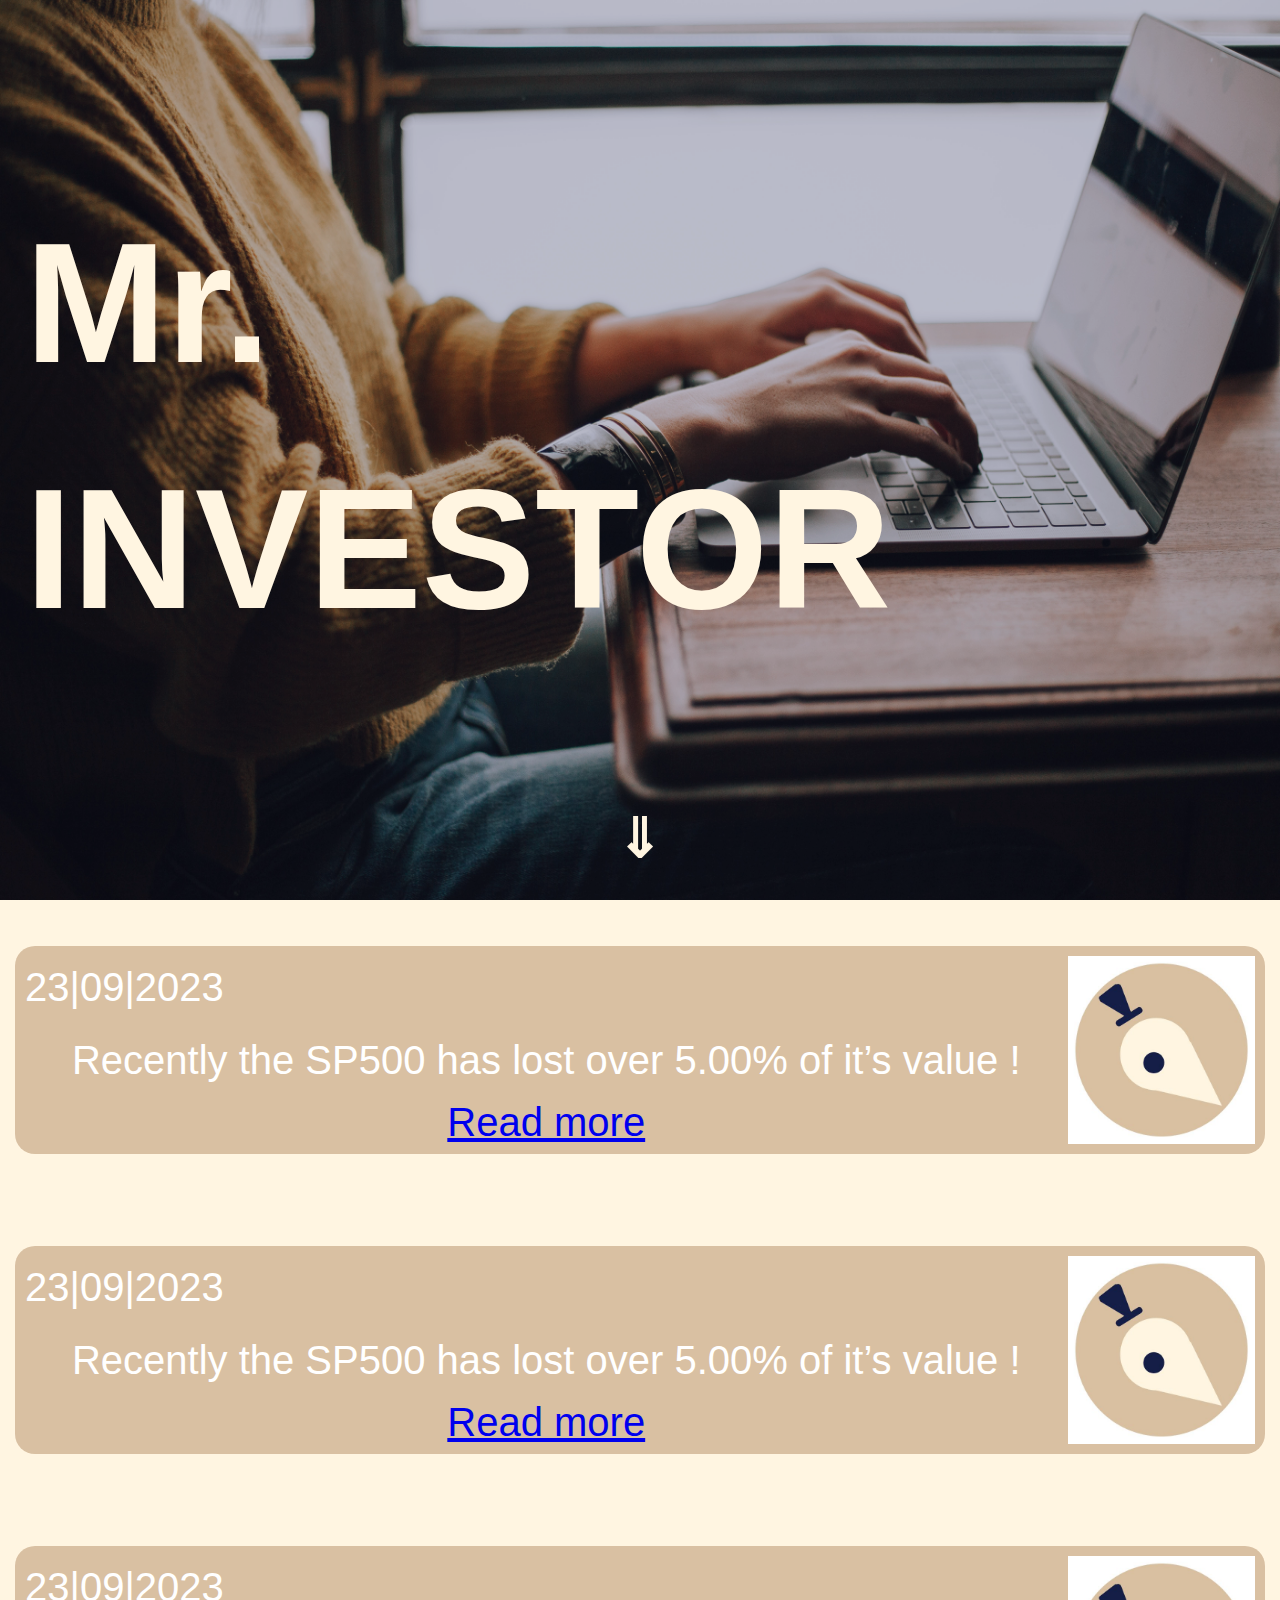
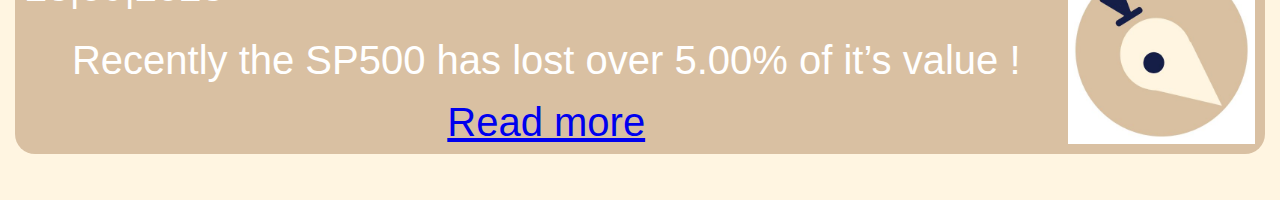
==== index.html @ 5d93aecb "Co-authored-by: A01178086 <A01178086@users.noreply.github.com> Co-authored-by: Carlos Enrique Agosti" ====
<!DOCTYPE html>
<html lang="en">
<head>
    <meta charset="UTF-8">
    <meta name="viewport" content="width=device-width, initial-scale=1.0">
    <link rel="stylesheet" type="text/css" href="styles.css">
    <title>My Website</title>
</head> 
<body>
    <div class="home" id="#page-1">
        <div class="titulo-container">
            <h1 class="titulo">Mr.</h1>
            <h1 class="titulo">INVESTOR</h1>
        </div>
        <div id="invierte-container">
            <button id="invierte-button">⇓</button>
        </div>
    </div>

    <div class="news" id="#page-2">
        <div class="news-container">
            <div class="news-info">
                <div class="text-container">
                    <p id="date">23|09|2023</p>
                    <p>Recently the SP500 has lost over 5.00% of it’s value !</p>
                    <a href="https://www.marketwatch.com/story/s-p-500-futures-point-higher-for-first-time-since-feds-higher-for-longer-message-585c58f8">Read more</a>
                </div>
                <div class="logo-container">
                    <img class="logo" src="Assets/mrinvestorlogo.jpeg" alt="">
                </div>
            </div>
            <div class="news-info">
                <div class="text-container">
                    <p id="date">23|09|2023</p>
                    <p>Recently the SP500 has lost over 5.00% of it’s value !</p>
                    <a href="https://www.marketwatch.com/story/s-p-500-futures-point-higher-for-first-time-since-feds-higher-for-longer-message-585c58f8">Read more</a>
                </div>
                <div class="logo-container">
                    <img class="logo" src="Assets/mrinvestorlogo.jpeg" alt="">
                </div>
            </div>
            <div class="news-info">
                <div class="text-container">
                    <p id="date">23|09|2023</p>
                    <p>Recently the SP500 has lost over 5.00% of it’s value !</p>
                    <a href="https://www.marketwatch.com/story/s-p-500-futures-point-higher-for-first-time-since-feds-higher-for-longer-message-585c58f8">Read more</a>
                </div>
                <div class="logo-container">
                    <img class="logo" src="Assets/mrinvestorlogo.jpeg" alt="">
                </div>
            </div>
        </div>
    </div>



    <script src="investor.js"></script>
    
</body>
</html>
---- styles.css ----
* {
    padding: 0;
    margin: 0;
    box-sizing: border-box;
    font-family: "Outfit", sans-serif;
}

/* HOME */
body, html {
    height: 100%;
    margin: 0;
    padding: 0;
}

.home {
    height: 100%;
    background-image: url("Assets/christin-hume-mfB1B1s4sMc-unsplash.jpg");
    box-shadow: 0 0 0 1000px #151e4731 inset;
    background-size: 100% 100%;
}

.titulo-container {
    position: absolute;
    top: 20%;
    left: 0%;
    display: flex;
    flex-direction: column;
}

.titulo {
    font-size: 170px;
    color: #FFF5E1;
    font-weight: bold;
    margin: 25px;
}

#invierte-container {
    position: absolute;
    bottom: 0%;
    left: 0%;
    width: 100%;
    display: flex;
    flex-direction: column;
    background-color: none;
    align-items: center;
    background-color: none;
}

#invierte-button {
    font-size: 55px;
    color: #FFF5E1;
    background-color: transparent;
    width: 100%;
    padding: 10px;
    margin: 20px;
    text-align: center;
    font-weight: bold;
    border-style: none;
    border-radius: 5%;
    text-decoration: none;
    
}


/* NEWS */

.news {
    height: 100%;
}

.news-container {
    display: flex;
    flex-direction: column;
    width: 100%;
    height: 100%;
    background-color: #FFF5E1;
    justify-content: space-around;
}

.news-info {
    display: flex;
    border-radius: 20px;
    background-color: #D9C0A2;
    margin: 15px;
}

#date {
    align-self: flex-start;
    margin: 10px;
}

.text-container {
    display: flex;
    flex-direction: column;
    width: 85%;
    justify-content: space-around;
    align-items: center;
    color: white;
    font-size: 40px;
    text-decoration: none;
}

.logo-container {
    width: 15%;
    display: flex;
    align-items: flex-end;
    justify-content: flex-end;
}

.logo {
    width: 100%;
    margin: 10px;
}
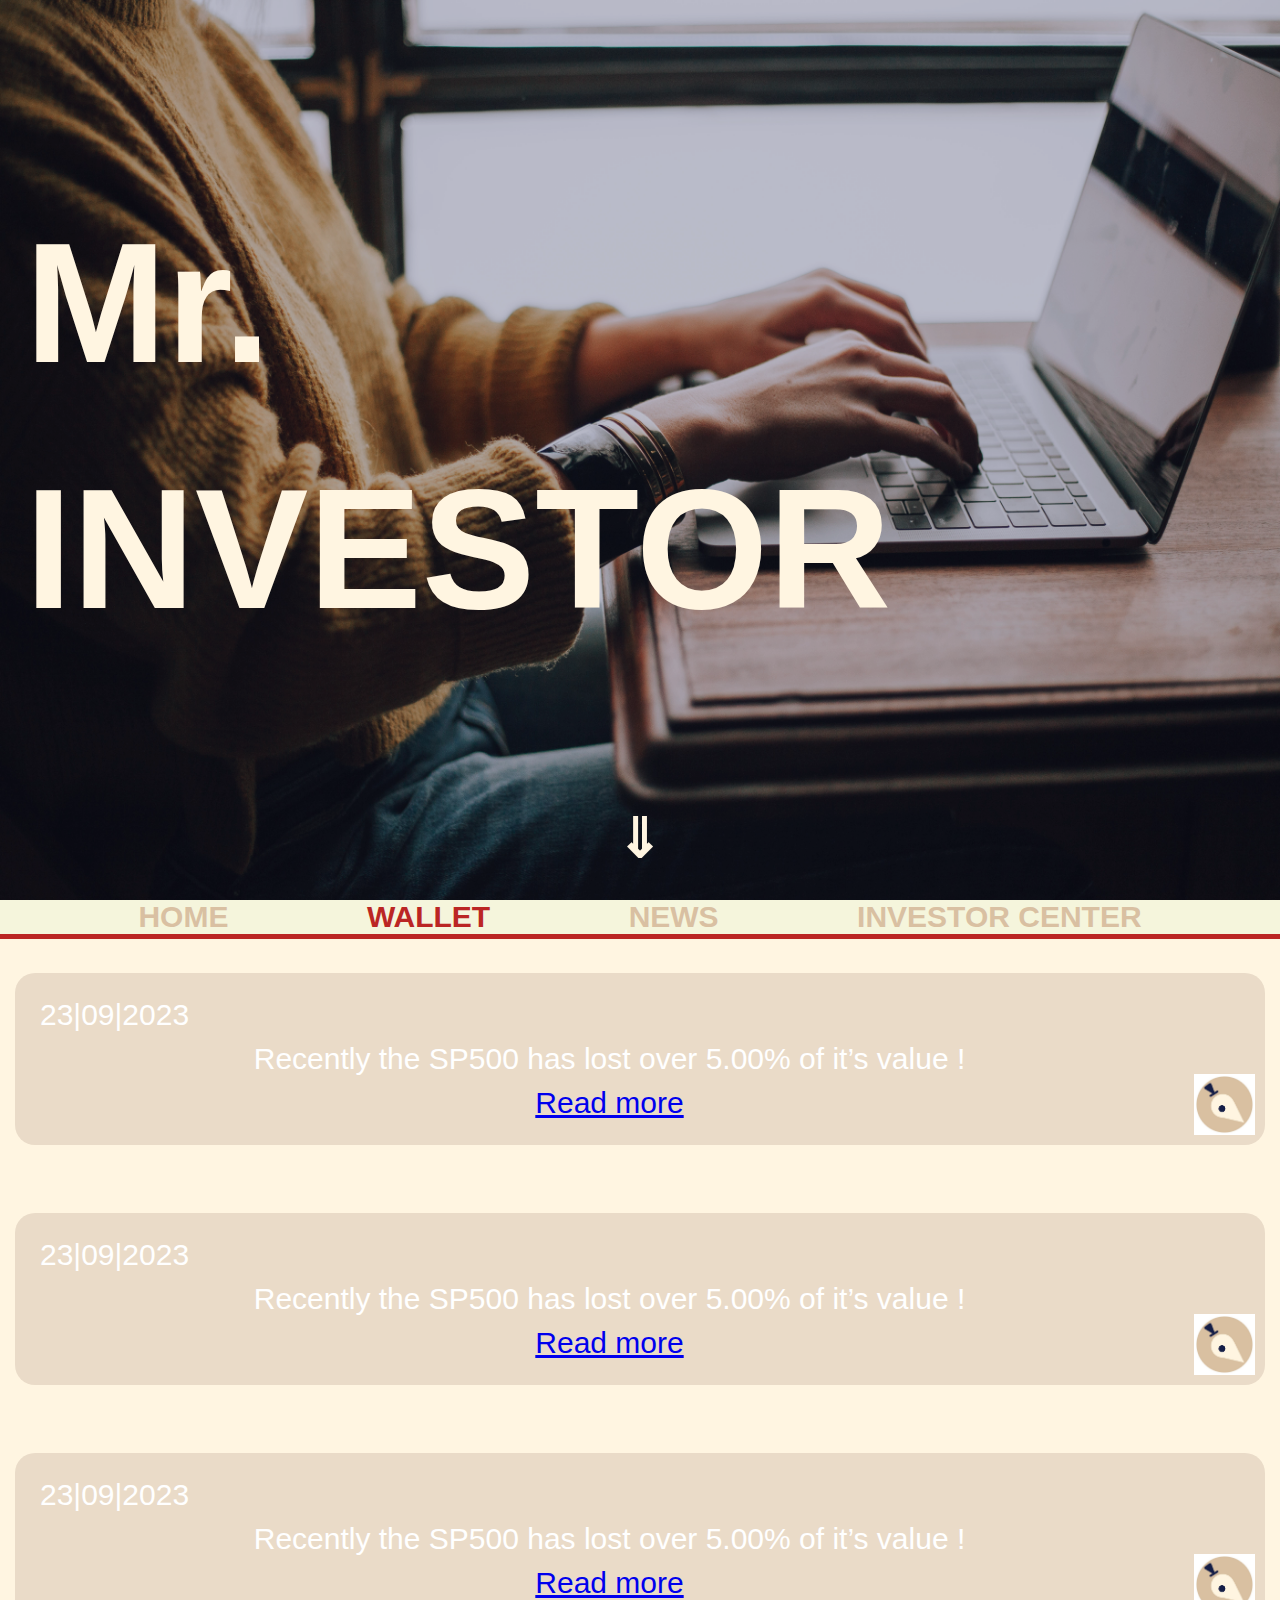
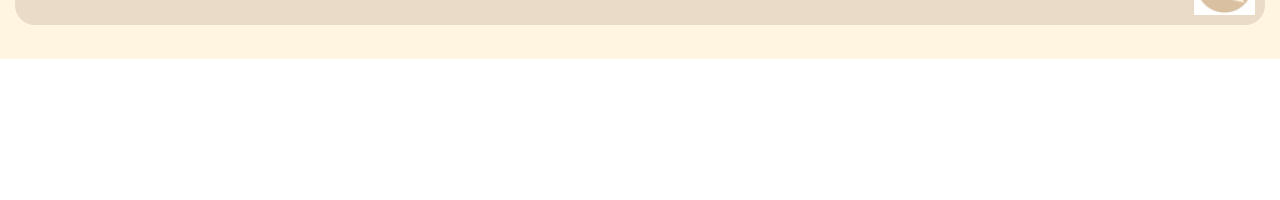
==== commit dc737dbb: ":)" ====
--- a/index.html
+++ b/index.html
@@ -18,6 +18,16 @@
     </div>
 
     <div class="news" id="#page-2">
+        
+        <div class="navbar">
+            <ul>
+                <li><a href="home.html" class="nav-link">HOME</a></li>
+                <li><a href="wallet.html" class="nav-link-active">WALLET</a></li>
+                <li><a href="news.html" class="nav-link">NEWS</a></li>
+                <li><a href="investor.html" class="nav-link">INVESTOR CENTER</a></li>
+            </ul>
+        </div>
+
         <div class="news-container">
             <div class="news-info">
                 <div class="text-container">
--- a/styles.css
+++ b/styles.css
@@ -68,11 +68,37 @@
     height: 100%;
 }
 
+.navbar {
+    background-color: beige;
+    border-bottom: 5px solid #BB2624;
+}
+
+.navbar ul {
+    list-style: none;
+    padding: 0;
+    display: flex;
+    justify-content: space-evenly;
+}
+
+.navbar .nav-link {
+    text-decoration: none;
+    color: #D9C0A2;
+    font-size: 30px;
+    font-weight: bold;
+}
+
+.navbar .nav-link-active {
+    color: #BB2624;
+    text-decoration: none;
+    font-size: 30px;
+    font-weight: bold;
+}
+
 .news-container {
     display: flex;
     flex-direction: column;
     width: 100%;
-    height: 100%;
+    height: 80%;
     background-color: #FFF5E1;
     justify-content: space-around;
 }
@@ -80,7 +106,7 @@
 .news-info {
     display: flex;
     border-radius: 20px;
-    background-color: #D9C0A2;
+    background-color: #EADBC8;
     margin: 15px;
 }
 
@@ -92,16 +118,21 @@
 .text-container {
     display: flex;
     flex-direction: column;
-    width: 85%;
+    width: 95%;
     justify-content: space-around;
     align-items: center;
     color: white;
-    font-size: 40px;
+    font-size: 30px;
     text-decoration: none;
+    margin: 15px;
+}
+
+.text-container a {
+    margin: 10px;
 }
 
 .logo-container {
-    width: 15%;
+    width: 5%;
     display: flex;
     align-items: flex-end;
     justify-content: flex-end;
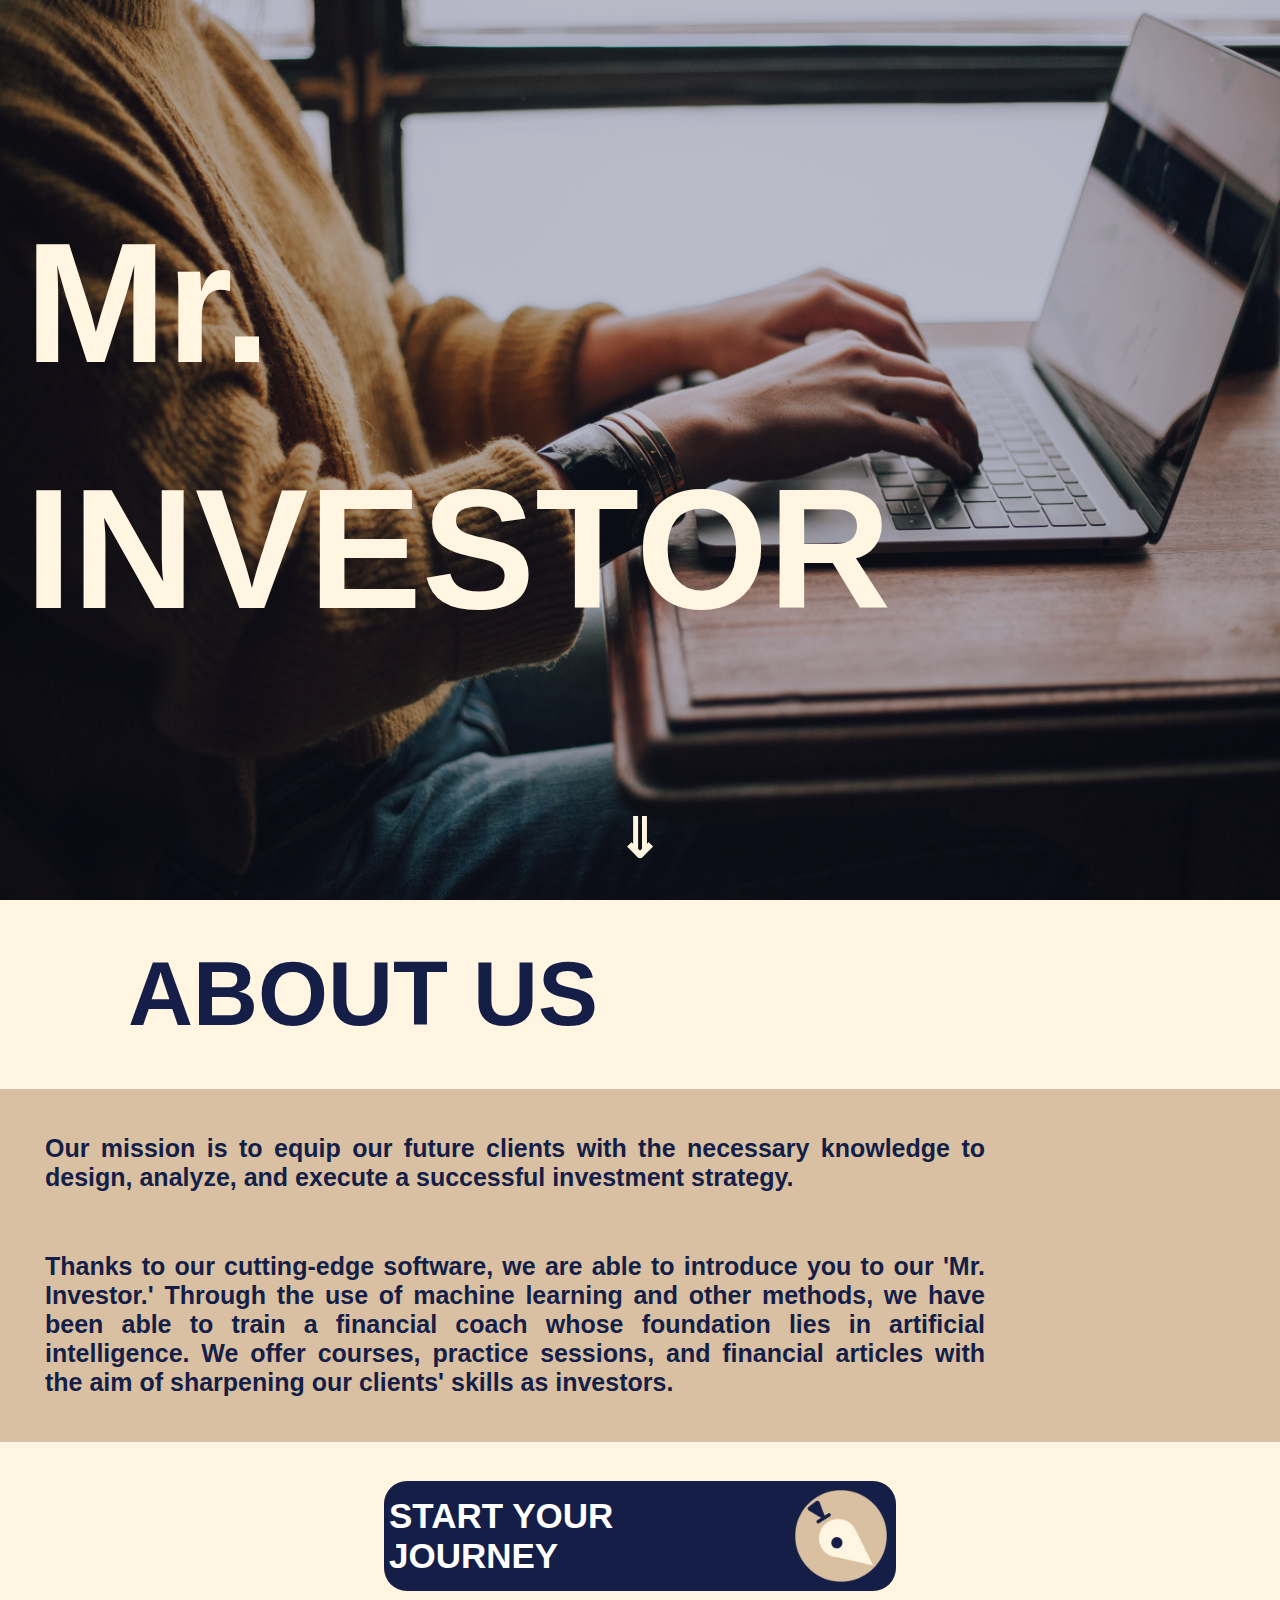
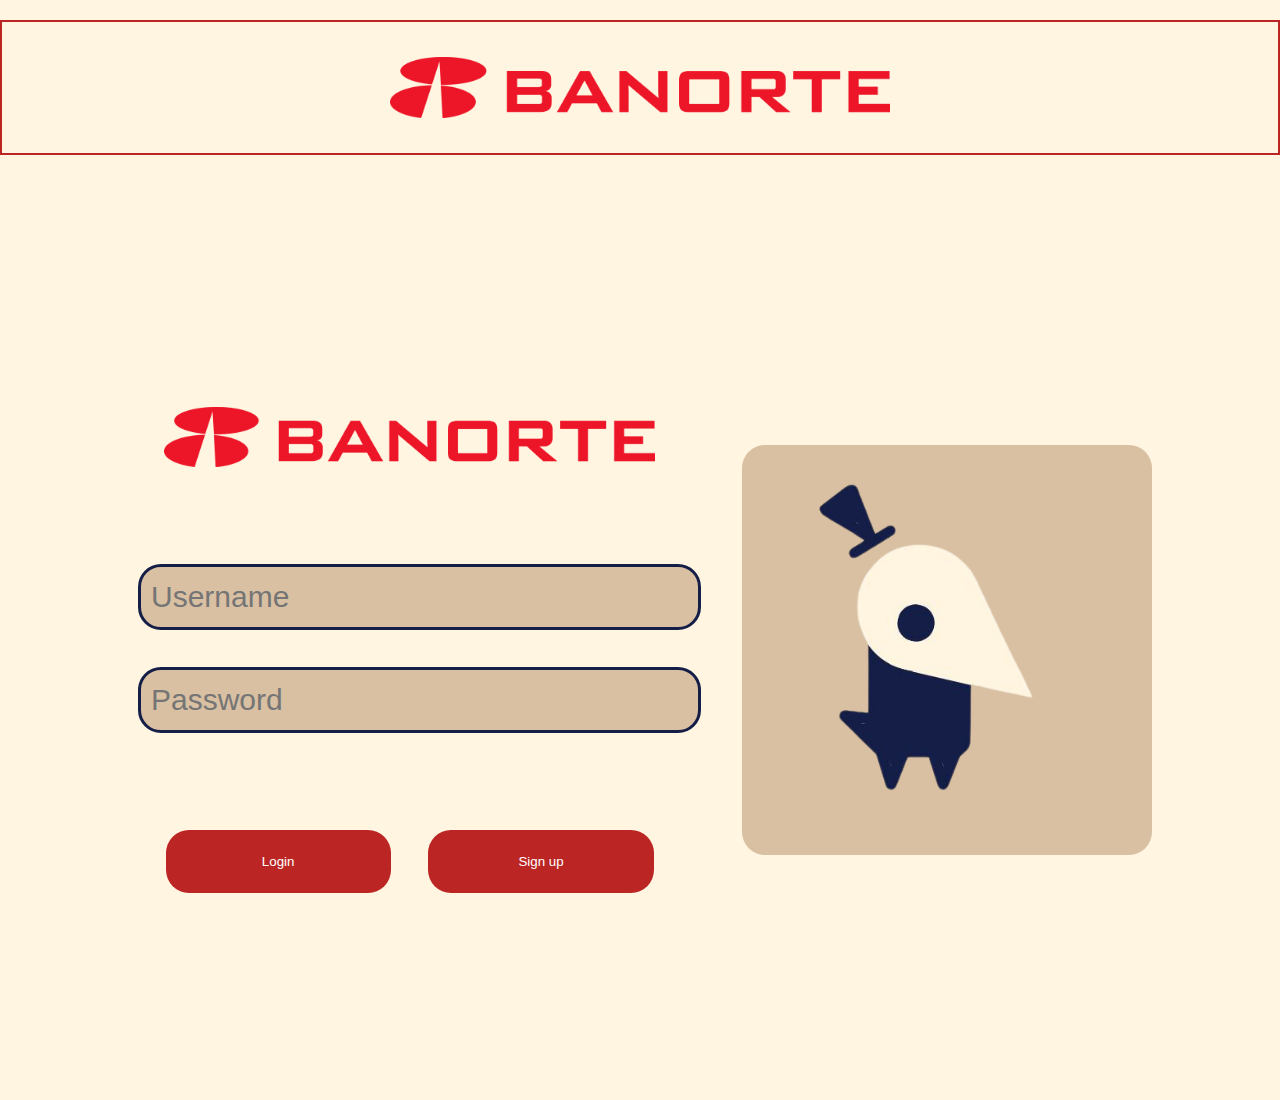
==== commit 0897c9dc: "Co-authored-by: Carlos Enrique Agostini Silva <CarlosAgostini1@users.noreply.github.com>" ====
--- a/index.html
+++ b/index.html
@@ -1,69 +1,72 @@
 <!DOCTYPE html>
 <html lang="en">
+
 <head>
     <meta charset="UTF-8">
     <meta name="viewport" content="width=device-width, initial-scale=1.0">
     <link rel="stylesheet" type="text/css" href="styles.css">
     <title>My Website</title>
-</head> 
+</head>
+
 <body>
-    <div class="home" id="#page-1">
+
+    <div class="home" id="page-1">
         <div class="titulo-container">
-            <h1 class="titulo">Mr.</h1>
-            <h1 class="titulo">INVESTOR</h1>
+            <h1 class="titulo-inicio">Mr.</h1>
+            <h1 class="titulo-inicio">INVESTOR</h1>
         </div>
         <div id="invierte-container">
-            <button id="invierte-button">⇓</button>
+            <button onclick="window.location.href='#page-2';" id="invierte-button">⇓</button>
         </div>
     </div>
 
-    <div class="news" id="#page-2">
-        
-        <div class="navbar">
-            <ul>
-                <li><a href="home.html" class="nav-link">HOME</a></li>
-                <li><a href="wallet.html" class="nav-link-active">WALLET</a></li>
-                <li><a href="news.html" class="nav-link">NEWS</a></li>
-                <li><a href="investor.html" class="nav-link">INVESTOR CENTER</a></li>
-            </ul>
+    <div class="about-us" id="page-2">
+        <div class="about-us-container">
+            <h1 class="about-us-title">ABOUT US</h1>
+            <div class="about-text-container">
+                <p class="about-us-text">Our mission is to equip our future clients with the necessary
+                    knowledge to design, analyze, and execute a successful investment strategy.</p>
+                <p class="about-us-text"> Thanks to our cutting-edge software, we are able to introduce you to our 'Mr. Investor.' 
+                   Through the use of machine learning and other methods, we have been able to train a financial coach whose foundation 
+                   lies in artificial intelligence. We offer courses, practice sessions, and financial articles with the aim of sharpening
+                    our clients' skills as investors.</p>
+            </div>
         </div>
+        <div class="start">
+            <div class="join-container">
+                <a href="#page-3" class="join">START YOUR JOURNEY</a>
+                <img src="Assets/Logo.png" alt="">
+            </div>
+        </div>
+        <div class="logos">
+            <img class="banorte-logo" src="Assets/banortelogo.png" alt="">
+        </div>
+    </div>
 
-        <div class="news-container">
-            <div class="news-info">
-                <div class="text-container">
-                    <p id="date">23|09|2023</p>
-                    <p>Recently the SP500 has lost over 5.00% of it’s value !</p>
-                    <a href="https://www.marketwatch.com/story/s-p-500-futures-point-higher-for-first-time-since-feds-higher-for-longer-message-585c58f8">Read more</a>
+    <div class="login" id="page-3">
+        <div class="login-container">
+            <div class="info">
+
+                    
+                <img class="banorte-logo-login" src="Assets/banortelogo.png" alt="">
+                <div class="login-inputs">
+                    <input type="Username" class="login-info" placeholder="Username">
+                    <input type="Password" class="login-info" placeholder="Password">
                 </div>
-                <div class="logo-container">
-                    <img class="logo" src="Assets/mrinvestorlogo.jpeg" alt="">
+                
+                <div class="login-buttons">
+                    <button onclick="window.location.href='profile.html';" class="login-button">Login</button>
+                    <button onclick="window.location.href='profile.html'" class="login-button">Sign up</button>
                 </div>
             </div>
-            <div class="news-info">
-                <div class="text-container">
-                    <p id="date">23|09|2023</p>
-                    <p>Recently the SP500 has lost over 5.00% of it’s value !</p>
-                    <a href="https://www.marketwatch.com/story/s-p-500-futures-point-higher-for-first-time-since-feds-higher-for-longer-message-585c58f8">Read more</a>
-                </div>
-                <div class="logo-container">
-                    <img class="logo" src="Assets/mrinvestorlogo.jpeg" alt="">
-                </div>
-            </div>
-            <div class="news-info">
-                <div class="text-container">
-                    <p id="date">23|09|2023</p>
-                    <p>Recently the SP500 has lost over 5.00% of it’s value !</p>
-                    <a href="https://www.marketwatch.com/story/s-p-500-futures-point-higher-for-first-time-since-feds-higher-for-longer-message-585c58f8">Read more</a>
-                </div>
-                <div class="logo-container">
-                    <img class="logo" src="Assets/mrinvestorlogo.jpeg" alt="">
-                </div>
+            <div class="mr">
+
+                <img class="mr-investor" src="Assets/MrInvestor.png" alt="">
+
             </div>
         </div>
     </div>
-
-
-
+    
     <script src="investor.js"></script>
     
 </body>
--- a/styles.css
+++ b/styles.css
@@ -10,13 +10,16 @@
     height: 100%;
     margin: 0;
     padding: 0;
-}
+    scroll-behavior: smooth;
+}
+
 
 .home {
     height: 100%;
     background-image: url("Assets/christin-hume-mfB1B1s4sMc-unsplash.jpg");
     box-shadow: 0 0 0 1000px #151e4731 inset;
     background-size: 100% 100%;
+    transition: width 2s linear 1s;
 }
 
 .titulo-container {
@@ -27,11 +30,12 @@
     flex-direction: column;
 }
 
-.titulo {
+.titulo-inicio {
     font-size: 170px;
     color: #FFF5E1;
     font-weight: bold;
     margin: 25px;
+    transition: width 2s linear 1s;
 }
 
 #invierte-container {
@@ -58,26 +62,209 @@
     border-style: none;
     border-radius: 5%;
     text-decoration: none;
+    transition: all .5s cubic-bezier(0.645, 0.045, 0.355, 1);
     
 }
 
-
-/* NEWS */
-
-.news {
-    height: 100%;
-}
+/* ABOUT US */
+
+.about-us {
+    height: 100%;
+    background-color: #FFF5E1;
+}
+
+.about-us-container {
+    height: 65%;
+    display: flex;
+    flex-direction: column;
+    justify-content: space-evenly;
+    align-items: center;
+}
+
+.about-us-title {
+    font-size: 90px;
+    width: 80%;
+    font-weight: bold;
+    color: #151E47;
+    text-align: center;
+    text-align: justify;
+}
+
+.about-text-container {
+    background-color: #D9C0A2;
+    padding: 15px;
+    width: 100%;
+}
+
+.about-us-text {
+    font-size: 25px;
+    width: 80%;
+    font-weight: bold;
+    color: #151E47;
+    text-align: center;
+    text-align: justify;
+    background-color: #D9C0A2;
+    border-radius: 23px;
+    padding: 30px;
+}
+
+.start {
+    height: 15%;
+    width: 100%;
+    display: flex;
+    justify-content: center;
+    align-items: center;
+}
+
+.join-container {
+    display: flex;
+    width: 40%;
+    background-color: #151E47;
+    border-radius: 23px;
+    padding: 5px;
+    margin-bottom: 33px;
+}
+
+.join-container img {
+    width: 100px;
+}
+
+.join {
+    display: flex;
+    justify-content: space-evenly;
+    align-items: center;
+    font-size: 35px;
+    width: 100%;
+    font-weight: bold;
+    color: white;
+    text-decoration: none;
+}
+
+.logos {
+    display: flex;
+    border: 2px solid #BB2624;
+    justify-content: space-evenly;
+    align-items: center;
+    width: 100%;
+    height: 15%;
+}
+
+.banorte-logo {
+    width: 500px;
+}
+
+.logos p {
+    font-size: 20px;
+    font-weight: bold;
+    color: #BB2624;
+    text-align: center;
+    text-align: justify;
+    width: 80%;
+    border-right: 2px solid #BB2624;
+}
+
+/* LOGIN */
+
+.login {
+    height: 100%;
+    background-color: #FFF5E1;
+    display: flex;
+    justify-content: center;
+    align-items: center;
+}
+
+.login-container {
+    height: 70%;
+    width: 80%;
+    display: flex;
+    justify-content: space-between;
+    align-items: center;
+}
+
+.info {
+    width: 55%;
+    height: 100%;
+    display: flex;
+    flex-direction: column;
+    justify-content: space-evenly;
+    align-items: center;
+}
+
+
+.banorte-logo-login {
+    height: 60px;
+}
+
+.login-inputs {
+    width: 100%;
+    height: 35%;
+    display: flex;
+    flex-direction: column;
+    justify-content: space-evenly;
+}
+
+.login-info {
+    width: 100%;
+    height: 30%;
+    margin: 10px;
+    background-color: #D9C0A2;
+    border-radius: 23px;
+    border: 3px solid #151E47;
+    font-size: 30px;
+    color: #151E47;
+    padding: 10px;
+}
+
+.login-buttons {
+    display: flex;
+    justify-content: space-evenly;
+    align-items: center;
+    width: 100%;
+    height: 10%;
+}
+
+.login-button {
+    background-color: #BB2624;
+    color: white;
+    width: 40%;
+    height: 100%;
+    border-radius: 23px;
+    border-style: none;
+}
+
+.mr {
+    width: 40%;
+    height: 100%;
+    display: flex;
+    justify-content: center;
+    align-items: center;
+}
+
+.mr-investor {
+    width: 100%;
+    background-color: #D9C0A2;
+    border-radius: 23px;
+}
+
+
+
+
+/* NAVBAR */
 
 .navbar {
-    background-color: beige;
-    border-bottom: 5px solid #BB2624;
+    background-color: #FFF5E1;
+    border-bottom: 3px solid #BB2624;
+    height: 10%;
+    width: 100%;
 }
 
 .navbar ul {
     list-style: none;
     padding: 0;
     display: flex;
-    justify-content: space-evenly;
+    justify-content: space-around;
+    align-items: center;
+    height: 100%;
 }
 
 .navbar .nav-link {
@@ -94,20 +281,164 @@
     font-weight: bold;
 }
 
+/* WALLET */
+
+.wallet {
+    height: 100%;
+    transition: all .5s cubic-bezier(0.645, 0.045, 0.355, 1);
+}
+
+.wallet-container {
+    height: 90%;
+    display: flex;
+    justify-content: space-evenly;
+    align-items: center;
+    background-color: #FFF5E1;
+}
+
+.perfil {
+    display: flex;
+    flex-direction: column;
+    justify-content: space-evenly;
+    align-items: center;
+    width: 35%;
+    background-color: #D9C0A2;
+    padding: 20px;
+    border-radius: 23px;
+    box-shadow: 0 0 10px rgba(0, 0, 0, 0.1);
+    height: 90%;
+}
+
+.perfil img {
+    width: 250px;
+    border-radius: 40%;
+    align-self: center;
+}
+
+.nombre {
+    font-size: 50px;
+    font-weight: bold;
+    color: #BB2624;
+    text-align: center;
+    margin: 10px;
+}
+
+.id {
+    font-size: 20px;
+    font-weight: bold;
+    color: #BB2624;
+    text-align: center;
+    margin: 10px;
+}
+
+.saldo-parametro {
+    border: none;
+    font-size: 30px;
+    font-weight: bold;
+    background-color: #BB2624;
+    padding: 20px;
+    color: white;
+    text-align: center;
+    margin: 10px;
+    border-radius: 23px;
+}
+
+.container{
+    display: flex;
+    flex-direction: column;
+    justify-content: center;
+    align-items: center;
+    background-color: #D9C0A2;
+    width: 25%;
+    height: 90%;
+    border-radius: 23px;
+}
+
+.wallet-inversiones{
+    display: flex;
+    flex-direction: column;
+    background-color: #D9C0A2;
+    border-radius: 23px;
+    margin: 20px;
+}
+
+.titulo-contenedor {
+    font-size: 50px;
+    font-weight: bold;
+    color: white;
+    text-align: center;
+}
+
+.parametro {
+    border: none;
+    font-size: 30px;
+    font-weight: bold;
+    background-color: #BB2624;
+    color: white;
+    text-align: center;
+    border-radius: 23px;
+}
+
+.mr-investor-container{
+    display: flex;
+    flex-direction: column;
+    width: 20%;
+    height: 90%;
+    font-size: 30px;
+    font-weight: bold;
+    background-color: #D9C0A2;
+    color: #BB2624;
+    text-align: center;
+    align-items: center;
+    justify-content: center;
+    border-radius: 23px;
+}
+
+.mr-investor-container img{
+    width: 250px;
+    border-radius: 40%;
+    align-self: center;
+}
+
+#Boton {
+    background-color: #151E47;
+    color: white;
+    border: none;
+    padding: 10px;
+    cursor: pointer;
+    border-radius: 23px;
+    font-size: 20px;
+    font-weight: bold;
+    margin-top: 20px;
+    margin-bottom: 20px;
+    width: 90%;
+}
+
+
+
+/* NEWS */
+
+.news {
+    height: 100%;
+    background-color: #FFF5E1;
+
+}
+
 .news-container {
     display: flex;
     flex-direction: column;
     width: 100%;
-    height: 80%;
-    background-color: #FFF5E1;
+    height: 90%;
     justify-content: space-around;
+    align-items: center;
 }
 
 .news-info {
+    width: 90%;
     display: flex;
     border-radius: 20px;
-    background-color: #EADBC8;
-    margin: 15px;
+    background-color: #D9C0A2;
+    margin: 10px;
 }
 
 #date {
@@ -115,24 +446,34 @@
     margin: 10px;
 }
 
+.insights {
+    font-size: 35px;
+}
+
 .text-container {
     display: flex;
     flex-direction: column;
-    width: 95%;
+    width: 90%;
     justify-content: space-around;
     align-items: center;
     color: white;
     font-size: 30px;
     text-decoration: none;
     margin: 15px;
+    color: #151E47;
 }
 
 .text-container a {
     margin: 10px;
+    text-decoration: none;
+    color: white;
+    background-color: #151E47;
+    padding: 10px;
+    border-radius: 23px;
 }
 
 .logo-container {
-    width: 5%;
+    width: 10%;
     display: flex;
     align-items: flex-end;
     justify-content: flex-end;
@@ -142,3 +483,125 @@
     width: 100%;
     margin: 10px;
 }
+
+/*Investor Center*/
+
+.investor-center{
+    height: 100%;
+    transition: all .5s cubic-bezier(0.645, 0.045, 0.355, 1);
+}
+
+.investor-container {
+    height: 90%;
+    display: flex;
+    align-items: center;
+    background-color: #FFF5E1;
+    justify-content: space-evenly;
+}
+
+.chatbot{
+    display: flex;
+    flex-direction: column;
+    justify-content: center;
+    align-items: center;
+    height: 90%;
+    width: 45%;
+    background-color: #D9C0A2;
+    border-radius: 23px;
+}
+
+.courses-container{
+    display: flex;
+    flex-direction: column;
+    align-items: center;
+    height: 90%;
+    width: 45%;
+    border-radius: 23px;
+    justify-content: space-evenly;
+}
+
+.titulo-courses{
+    font-size: 50px;
+    font-weight: bold;
+    color: #BB2624;
+    text-align: center;
+    margin: 10px;
+}
+
+.barra {
+    width: 90%;
+    height: 30px;
+    background-color: #D9C0A2;
+    position: relative;
+    border-radius: 23px;
+    border: 3px solid #D9C0A2;
+  }
+
+  .barra-fill {
+    width: 60%;
+    height: 25px;
+    background-color: #BB2624;
+    position: relative;
+    border-radius: 23px;
+    border: 3px solid #D9C0A2;
+  }
+  
+  #porcentaje {
+    display: block;
+    text-align: center;
+    line-height: 30px;
+    color: #BB2624;
+    width: 15;
+    transition: width 0.5s ease-in-out;
+    font-weight: bold;
+    font-size: x-large;
+  }
+
+  .mini-courses{
+    display: flex;
+    flex-direction: row;
+    justify-content: space-evenly;
+    height: 40%;
+    width: 90%;
+  }
+
+  .courses{
+    display: flex;
+    flex-direction: column;
+    box-shadow: 0 0 10px rgba(0, 0, 0, 0.1);
+    border-radius: 23px;
+    width: 25%;
+    border: 3px solid beige;
+    background-color: #D9C0A2;
+    justify-content: space-evenly;
+  }
+
+  .titulo-mini-courses{
+    font-size: 20px;
+    font-weight: bold;
+    color: #BB2624;
+    text-align: center;
+    margin: 10px;
+}
+ 
+.parrafo-minicourses{
+    font-size: 20px;
+    font-weight: bold;
+    color: #151E47;
+    text-align: center;
+    margin: 10px;
+}
+
+.courses img{
+    width: 100px;
+    border-radius: 10%;
+    align-self: center;
+    justify-content: center;
+}
+
+.link-courses{
+    font-size: 20px;
+    color: #151E47;
+    text-align: center;
+    margin: 10px;
+}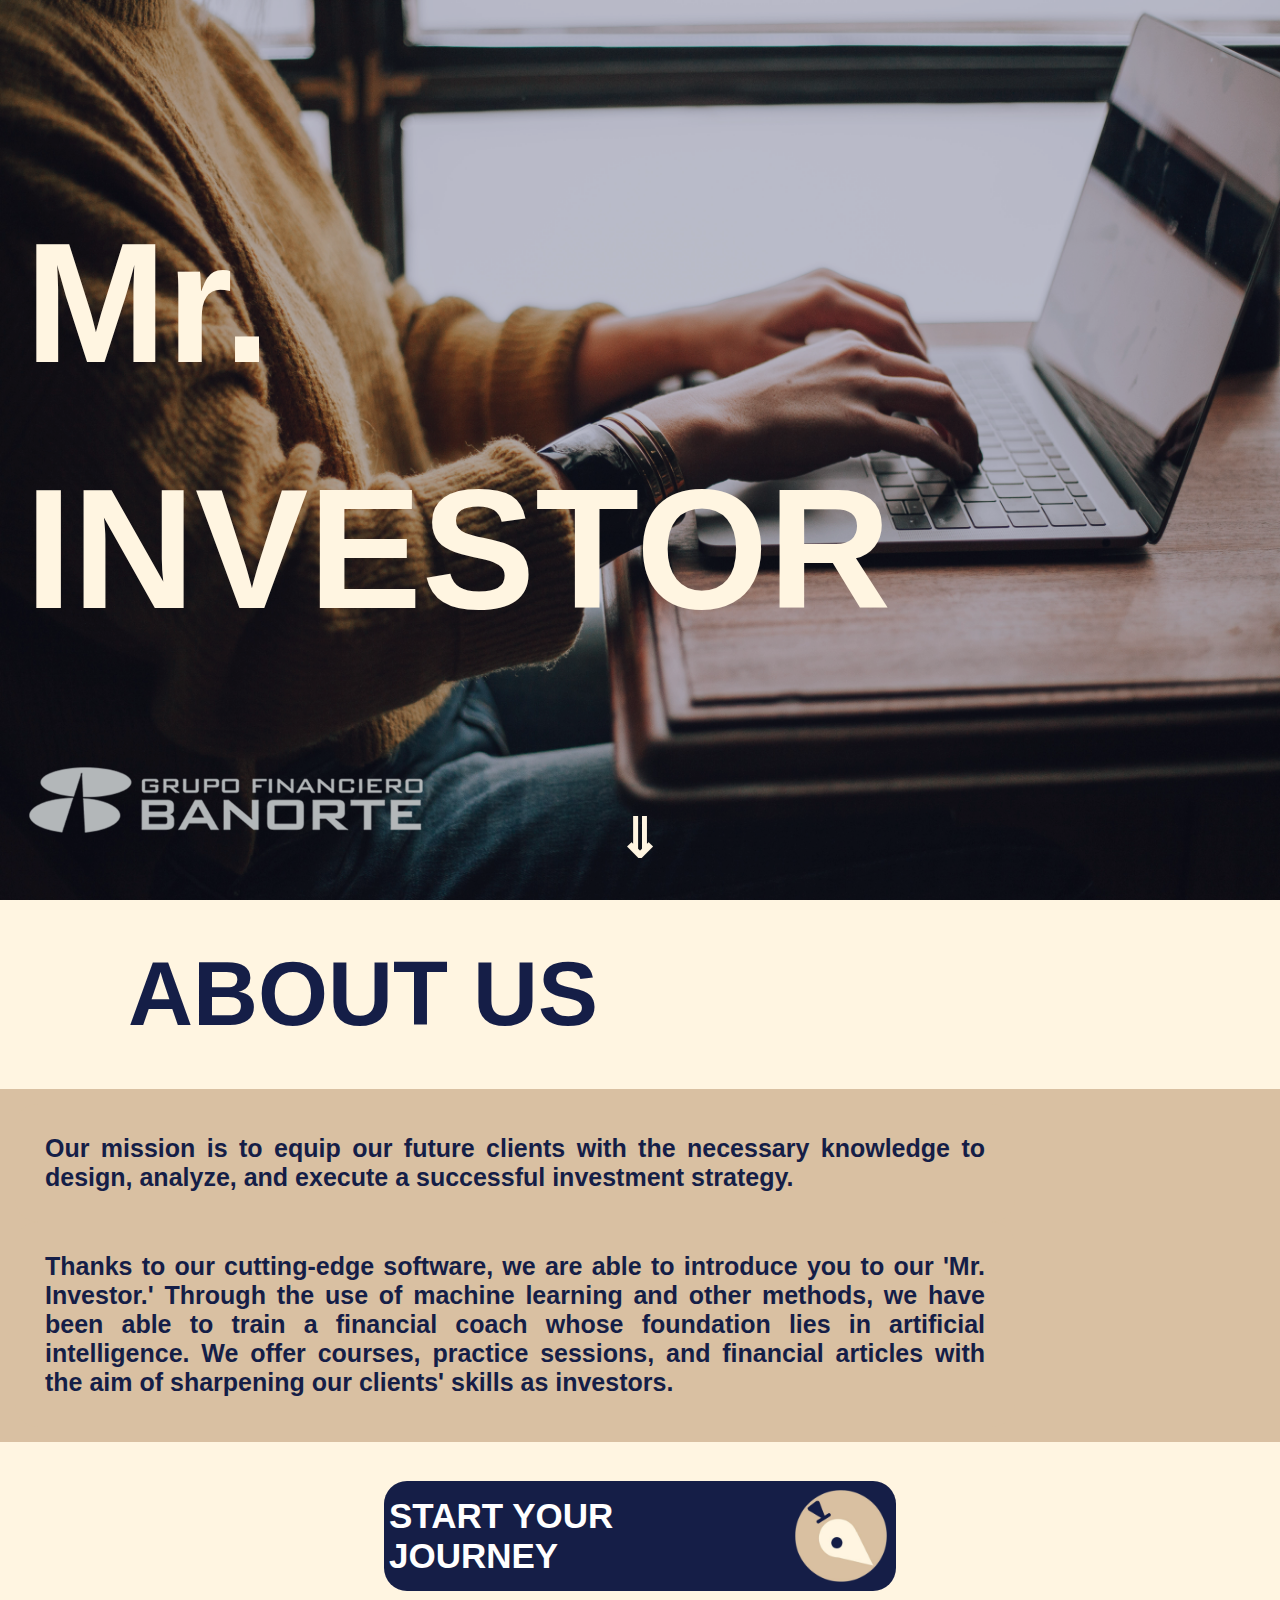
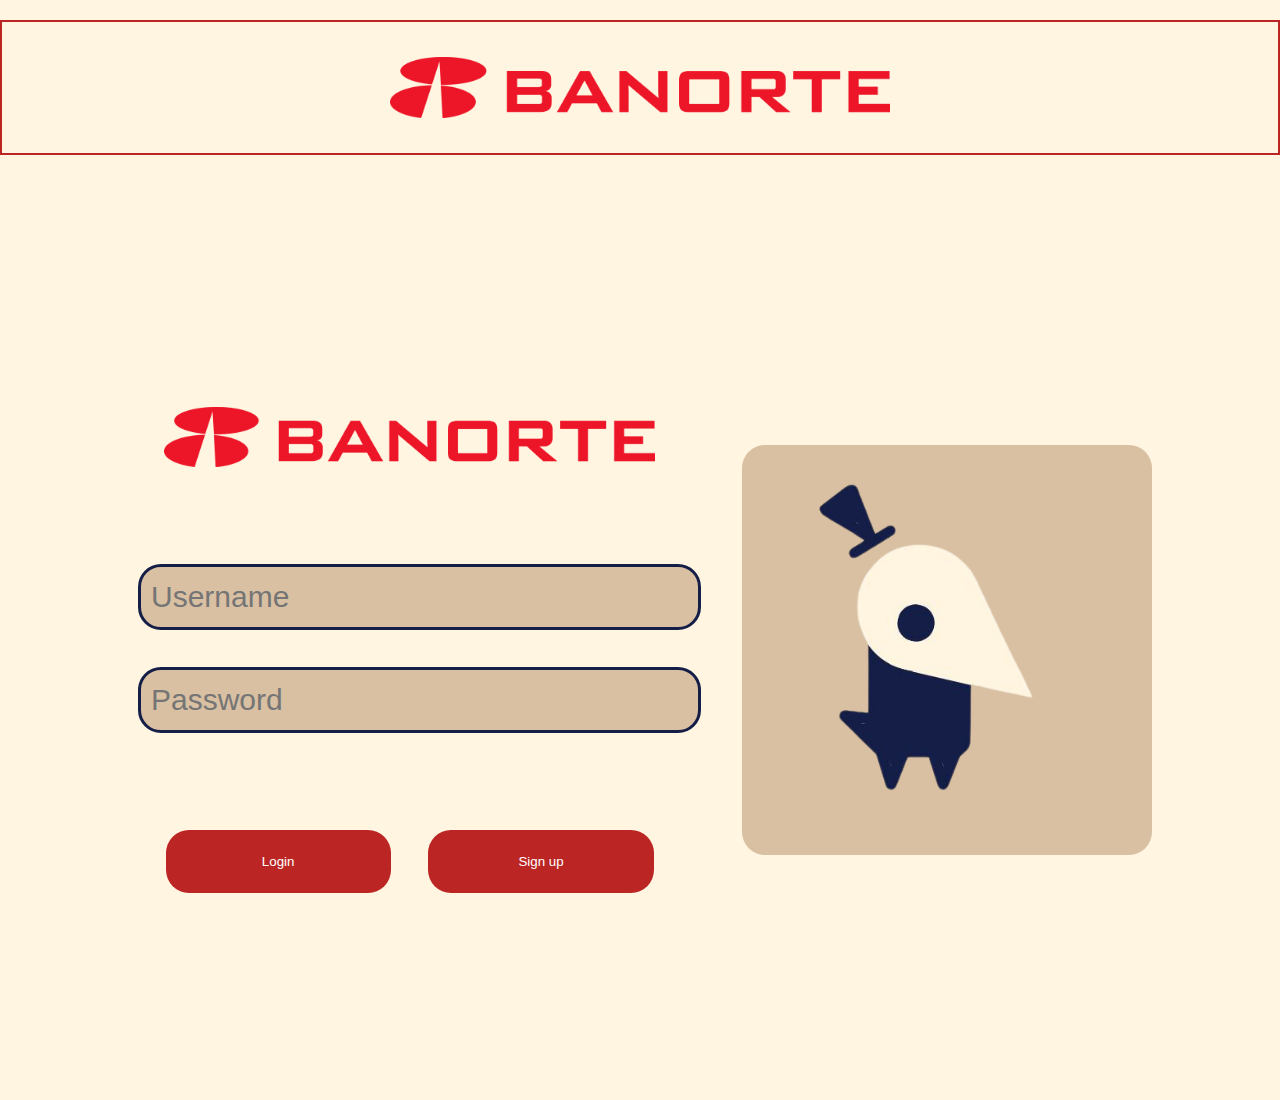
==== commit 11ea1d63: "..." ====
--- a/index.html
+++ b/index.html
@@ -11,6 +11,7 @@
 <body>
 
     <div class="home" id="page-1">
+        <img class="logo-inicio" src="Assets/logo+banorte+gris.png" alt="">
         <div class="titulo-container">
             <h1 class="titulo-inicio">Mr.</h1>
             <h1 class="titulo-inicio">INVESTOR</h1>
@@ -22,7 +23,7 @@
 
     <div class="about-us" id="page-2">
         <div class="about-us-container">
-            <h1 class="about-us-title">ABOUT US</h1>
+            <h1 id="title" class="about-us-title">ABOUT US</h1>
             <div class="about-text-container">
                 <p class="about-us-text">Our mission is to equip our future clients with the necessary
                     knowledge to design, analyze, and execute a successful investment strategy.</p>
@@ -50,13 +51,13 @@
                     
                 <img class="banorte-logo-login" src="Assets/banortelogo.png" alt="">
                 <div class="login-inputs">
-                    <input type="Username" class="login-info" placeholder="Username">
+                    <input type="Username" class="login-info" id="username" placeholder="Username">
                     <input type="Password" class="login-info" placeholder="Password">
                 </div>
                 
                 <div class="login-buttons">
-                    <button onclick="window.location.href='profile.html';" class="login-button">Login</button>
-                    <button onclick="window.location.href='profile.html'" class="login-button">Sign up</button>
+                    <button onclick="window.location.href='profile.html';" class="login-button" id="login-button">Login</button>
+                    <button onclick="window.location.href='profile.html'" class="login-button" id="login-button">Sign up</button>
                 </div>
             </div>
             <div class="mr">
@@ -67,7 +68,7 @@
         </div>
     </div>
     
-    <script src="investor.js"></script>
+    <script src="home.js"></script>
     
 </body>
 </html>
--- a/styles.css
+++ b/styles.css
@@ -22,6 +22,13 @@
     transition: width 2s linear 1s;
 }
 
+.logo-inicio {
+    height: 200px;
+    position: absolute;
+    bottom: 0%;
+    left: 2%;
+}
+
 .titulo-container {
     position: absolute;
     top: 20%;
@@ -379,11 +386,141 @@
     border-radius: 23px;
 }
 
+.fondos-de-inversion-banorte {
+    display: flex;
+    flex-direction: column;
+    justify-content: space-evenly;
+    align-items: center;
+    width: 20%;
+    height: 90%;
+    background-color: #D9C0A2;
+    border-radius: 23px;
+    text-decoration: none;
+}
+
+.titulo-fondos {
+    font-size: 50px;
+    font-weight: bold;
+    color: #BB2624;
+    text-align: center;
+    margin: 10px;
+    text-decoration: none;
+}
+
+.que-es {
+    font-size: 25px;
+    font-weight: bold;
+    color: #BB2624;
+    text-align: center;
+    margin: 10px;
+    text-decoration: none;
+}
+
+.titulo-fondo-de-inversion {
+    font-size: 25px;
+    font-weight: bold;
+    color: #151E47;
+    text-align: center;
+    text-decoration: none;
+}
+
+.fondo-de-inversion {
+    font-size: 20px;
+    color: #151E47;
+    text-decoration: none;
+}
+
+#Boton {
+    background-color: #151E47;
+    color: white;
+    border: none;
+    padding: 10px;
+    cursor: pointer;
+    border-radius: 23px;
+    font-size: 20px;
+    font-weight: bold;
+    margin-top: 20px;
+    margin-bottom: 20px;
+    width: 90%;
+}
+
+
+
+/* NEWS */
+
+.news {
+    height: 100%;
+    background-color: #FFF5E1;
+
+}
+
+.news-container {
+    display: flex;
+    flex-direction: column;
+    width: 100%;
+    height: 90%;
+    justify-content: space-around;
+    align-items: center;
+}
+
+.news-info {
+    width: 90%;
+    display: flex;
+    border-radius: 20px;
+    background-color: #D9C0A2;
+    margin: 10px;
+}
+
+#date {
+    align-self: flex-start;
+    margin: 10px;
+}
+
+.insights {
+    font-size: 35px;
+}
+
+.text-container {
+    display: flex;
+    flex-direction: column;
+    width: 90%;
+    justify-content: space-around;
+    align-items: center;
+    color: white;
+    font-size: 30px;
+    text-decoration: none;
+    margin: 15px;
+    color: #151E47;
+}
+
+.text-container a {
+    margin: 10px;
+    text-decoration: none;
+    color: white;
+    background-color: #151E47;
+    padding: 10px;
+    border-radius: 23px;
+}
+
+.logo-container {
+    width: 10%;
+    display: flex;
+    align-items: flex-end;
+    justify-content: flex-end;
+}
+
+.logo {
+    width: 100%;
+    margin: 10px;
+}
+
+/*Investor Center*/
+
 .mr-investor-container{
     display: flex;
     flex-direction: column;
-    width: 20%;
-    height: 90%;
+    width: 25%;
+    height: 85%;
     font-size: 30px;
     font-weight: bold;
     background-color: #D9C0A2;
@@ -392,6 +529,7 @@
     align-items: center;
     justify-content: center;
     border-radius: 23px;
+    padding: 30px;
 }
 
 .mr-investor-container img{
@@ -399,92 +537,6 @@
     border-radius: 40%;
     align-self: center;
 }
-
-#Boton {
-    background-color: #151E47;
-    color: white;
-    border: none;
-    padding: 10px;
-    cursor: pointer;
-    border-radius: 23px;
-    font-size: 20px;
-    font-weight: bold;
-    margin-top: 20px;
-    margin-bottom: 20px;
-    width: 90%;
-}
-
-
-
-/* NEWS */
-
-.news {
-    height: 100%;
-    background-color: #FFF5E1;
-
-}
-
-.news-container {
-    display: flex;
-    flex-direction: column;
-    width: 100%;
-    height: 90%;
-    justify-content: space-around;
-    align-items: center;
-}
-
-.news-info {
-    width: 90%;
-    display: flex;
-    border-radius: 20px;
-    background-color: #D9C0A2;
-    margin: 10px;
-}
-
-#date {
-    align-self: flex-start;
-    margin: 10px;
-}
-
-.insights {
-    font-size: 35px;
-}
-
-.text-container {
-    display: flex;
-    flex-direction: column;
-    width: 90%;
-    justify-content: space-around;
-    align-items: center;
-    color: white;
-    font-size: 30px;
-    text-decoration: none;
-    margin: 15px;
-    color: #151E47;
-}
-
-.text-container a {
-    margin: 10px;
-    text-decoration: none;
-    color: white;
-    background-color: #151E47;
-    padding: 10px;
-    border-radius: 23px;
-}
-
-.logo-container {
-    width: 10%;
-    display: flex;
-    align-items: flex-end;
-    justify-content: flex-end;
-}
-
-.logo {
-    width: 100%;
-    margin: 10px;
-}
-
-/*Investor Center*/
 
 .investor-center{
     height: 100%;
@@ -601,7 +653,11 @@
 
 .link-courses{
     font-size: 20px;
-    color: #151E47;
-    text-align: center;
-    margin: 10px;
+    color: white;
+    background-color: #151E47;
+    border-radius: 23px;
+    padding: 10px;
+    text-align: center;
+    margin: 10px;
+    text-decoration: none;
 }